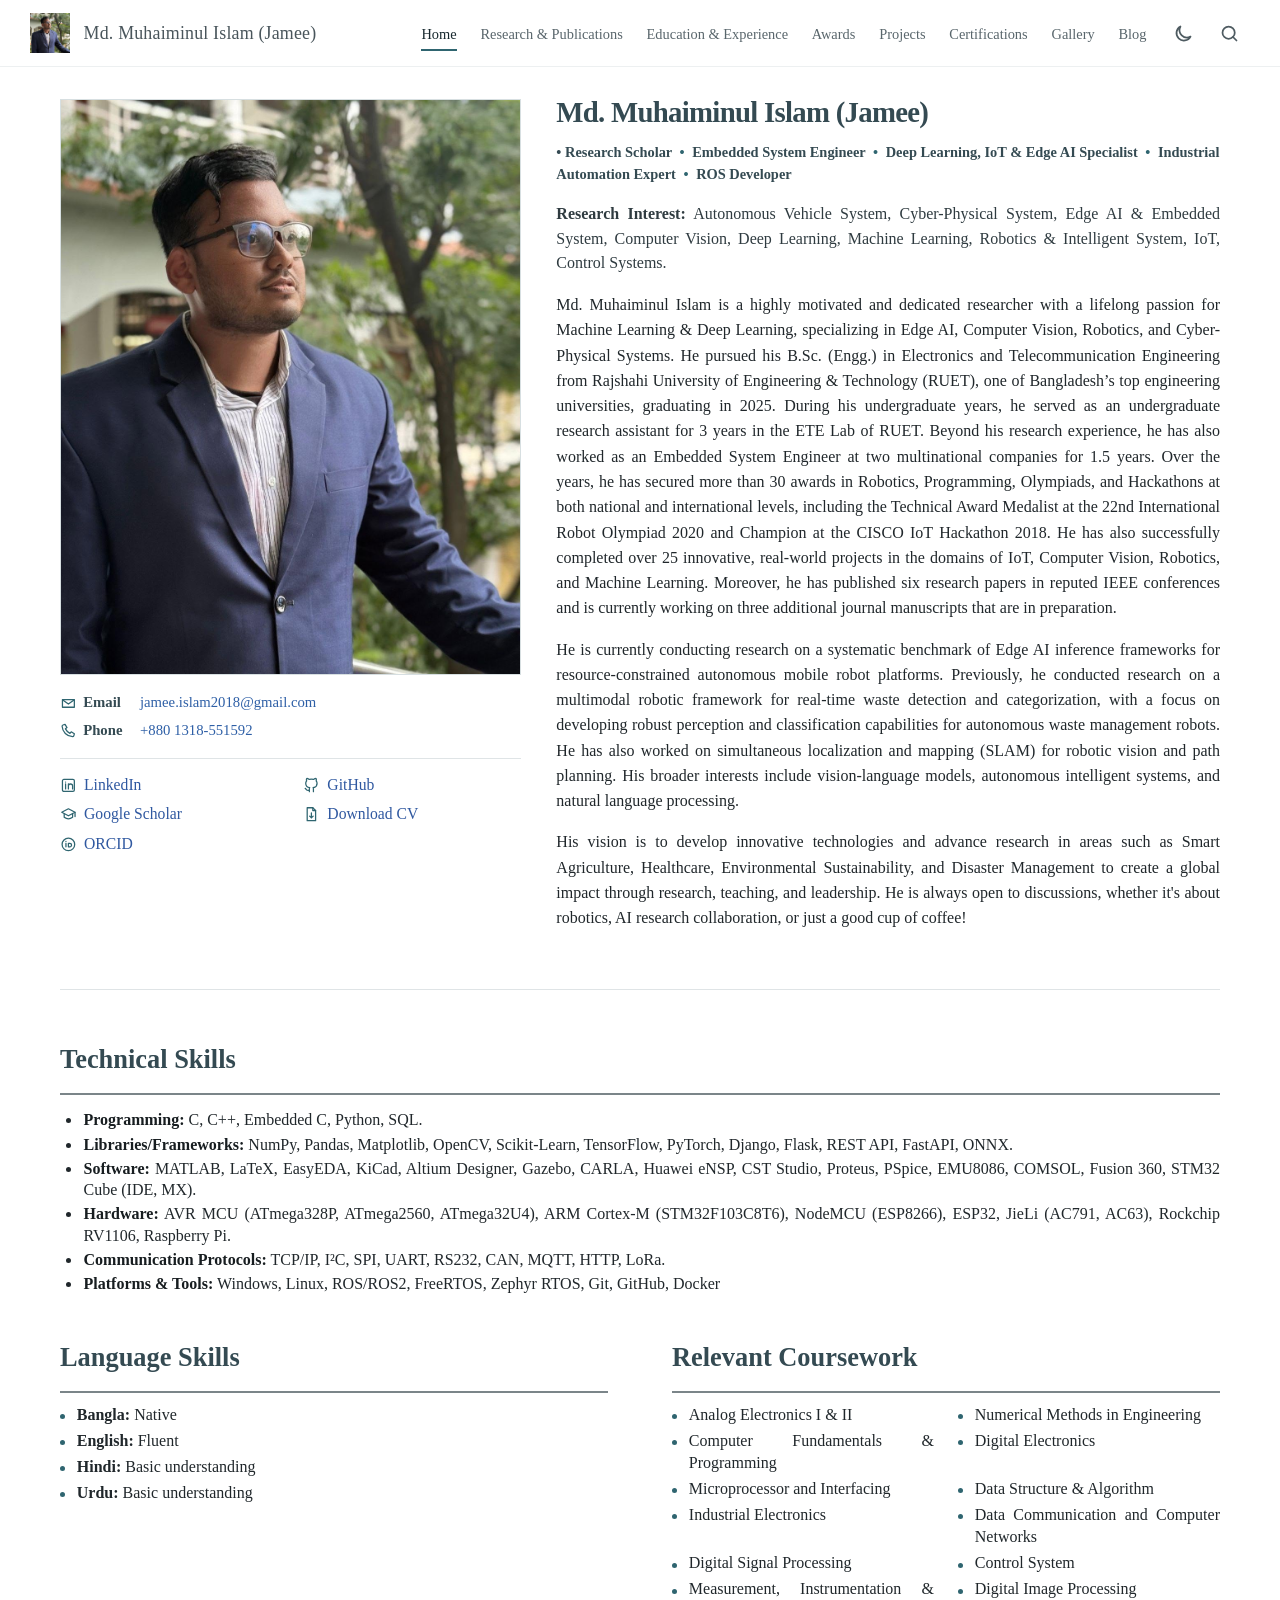
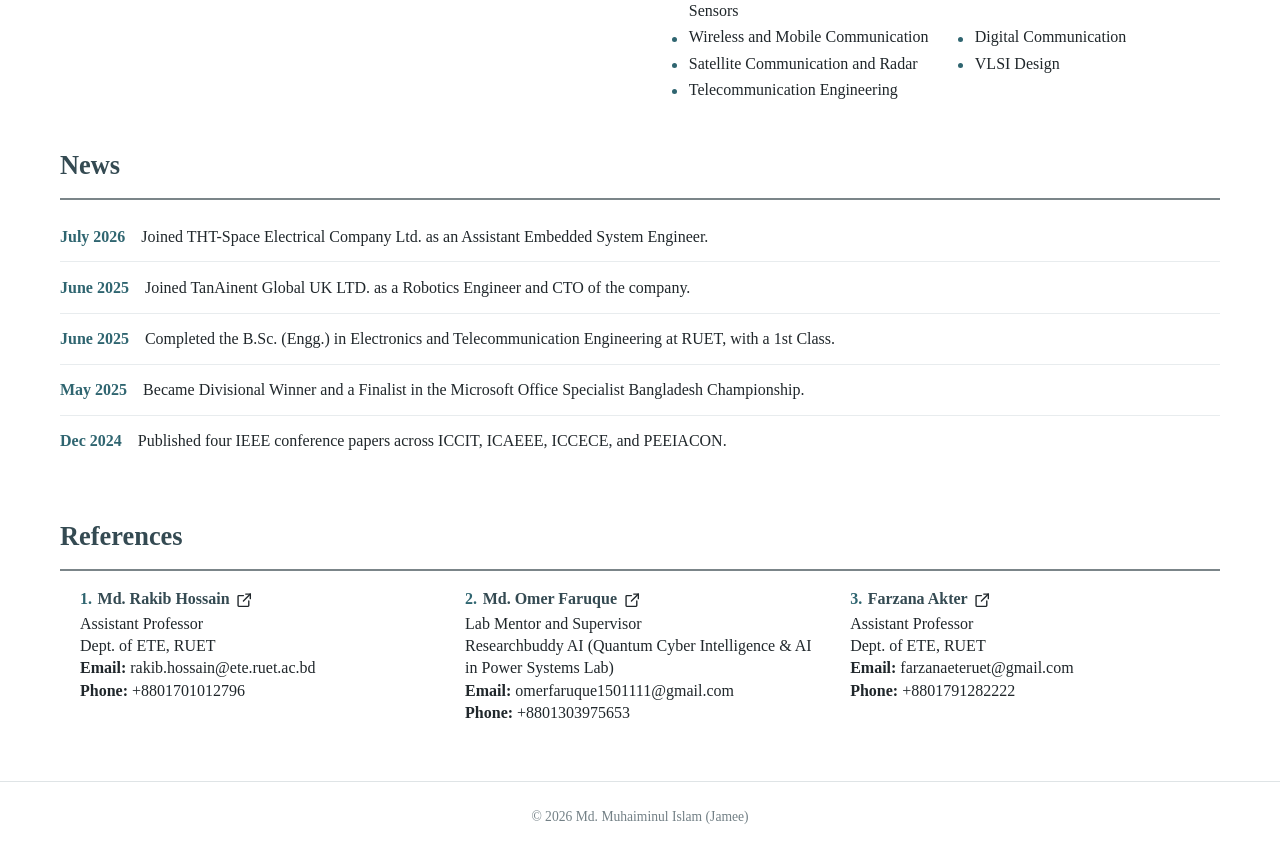
==== index.html @ 9fb88ef1 "Update homepage and research publications" ====
<!doctype html>
<html lang="en">
<head>
  <meta charset="utf-8">
  <meta name="viewport" content="width=device-width, initial-scale=1">
  <title>Md. Muhaiminul Islam (Jamee) | Researcher & Embedded Systems Engineer</title>
  <meta name="description" content="Academic portfolio of Md. Muhaiminul Islam (Jamee): embedded systems, robotics, artificial intelligence, SLAM, computer vision, IoT, research, and publications.">
  <link rel="stylesheet" href="assets/css/site.css?v=20260908-references-line">
</head>
<body>
  <a class="skip-link" href="#main-content">Skip to main content</a>
  <header class="site-header">
    <div class="header-inner">
      <a class="brand" href="index.html" aria-label="Md. Muhaiminul Islam (Jamee), home">
        <span class="brand-photo"><span>MIJ</span><img src="images/avatar.jpg" alt=""></span>
        <span>Md. Muhaiminul Islam (Jamee)</span>
      </a>
      <div class="nav-shell">
        <nav class="site-nav" data-navigation aria-label="Primary navigation">
          <a href="index.html" aria-current="page">Home</a>
          <a href="research.html">Research &amp; Publications</a>
          <a href="experience.html">Education &amp; Experience</a>
          <a href="awards.html">Awards</a>
          <a href="projects.html">Projects</a>
          <a href="learning.html">Certifications</a>
          <a href="gallery.html">Gallery</a>
          <a href="blog.html">Blog</a>
        </nav>
        <button class="icon-button" type="button" data-search-open aria-label="Search this site">
          <svg viewBox="0 0 24 24" aria-hidden="true"><circle cx="11" cy="11" r="7"></circle><path d="m20 20-4-4"></path></svg>
        </button>
        <button class="menu-button" type="button" data-menu-button aria-expanded="false" aria-label="Open navigation">
          <svg viewBox="0 0 24 24" aria-hidden="true"><path d="M4 7h16M4 12h16M4 17h16"></path></svg>
        </button>
      </div>
    </div>
  </header>

  <main id="main-content" class="page-shell">
    <div class="home-wrap">
      <section class="home-intro" aria-labelledby="home-title">
        <div class="profile-panel">
          <div class="media-frame profile-image" data-placeholder="Add your portrait as images/profile.png">
            <img src="images/profile.png" alt="Portrait of Md. Muhaiminul Islam (Jamee)">
          </div>
          <ul class="profile-contact" aria-label="Contact details">
            <li><strong>Email</strong><a href="mailto:jamee.islam2018@gmail.com">jamee.islam2018@gmail.com</a></li>
            <li><strong>Phone</strong><a href="tel:+8801318551592">+880 1318-551592</a></li>
          </ul>
          <div class="social-links" aria-label="Academic and professional profiles">
            <div class="social-column">
              <a href="https://www.linkedin.com/in/md-muhaiminul-islam-jamee" rel="me">LinkedIn</a>
              <a href="https://scholar.google.com/citations?user=bYHFsFcAAAAJ&amp;hl=en" rel="me">Google Scholar</a>
              <a href="https://orcid.org/0009-0001-9273-9712" rel="me">ORCID</a>
            </div>
            <div class="social-column">
              <a href="https://github.com/mdmuhaiminulislamjamee" rel="me">GitHub</a>
              <a href="files/Md-Muhaiminul-Islam-CV.pdf" download>Download CV</a>
            </div>
          </div>
        </div>

        <div class="bio-panel">
          <h1 id="home-title">Md. Muhaiminul Islam (Jamee)</h1>
          <p class="professional-tagline">• Research Scholar <span aria-hidden="true">•</span> Embedded Systems &amp; Robotic System Developer <span aria-hidden="true">•</span> Deep Learning, IoT &amp; Python Specialist <span aria-hidden="true">•</span> Industrial Automation Expert</p>
          <p class="research-line"><strong>Research Interest:</strong> Autonomous Vehicles, Artificial Intelligence, Computer Vision, Robotics, IoT, Control Systems, Embedded Systems, SLAM, Digital Image &amp; Signal Processing, and Intelligent Systems.</p>
          <p>I am an Electronics and Telecommunication Engineering graduate from Rajshahi University of Engineering &amp; Technology (RUET), Bangladesh. My work sits at the intersection of embedded systems, robotics, artificial intelligence, and industrial automation, with a particular interest in building intelligent systems that can sense, reason, and act in real-world environments.</p>
          <p>During my undergraduate studies, I developed more than 25 practical projects spanning IoT, computer vision, robotics, web development, and machine learning. My research portfolio includes six published IEEE conference papers and three manuscripts under review, with work on autonomous waste management, intelligent monitoring, smart notice systems, unmanned surveillance, regenerative braking, and communication systems. I served as an Undergraduate Research Assistant in the Department of Electronics &amp; Telecommunication Engineering at RUET from 2023 to 2025.</p>
          <p>My engineering experience covers embedded C/C++, microcontrollers, PCB and mixed-signal design, sensor integration, communication protocols, TinyML, edge AI, ROS 2, and deep-learning workflows. Alongside research and development, I have contributed to teaching, technical training, mentoring, and academic programs in robotics, mathematics, science, and engineering.</p>
          <p>My long-term goal is to pursue a PhD and contribute to research in AI, SLAM, robotics, autonomous systems, and embedded intelligence. I hope to develop rigorous, resource-efficient technologies with practical social and industrial impact while continuing to grow as a researcher, educator, and technical leader.</p>
        </div>
      </section>

      <section class="quick-grid" aria-label="Profile details">
        <div class="home-section skills-section" id="technical-skills">
          <h2>Technical Skills</h2>
          <ul class="skills-summary">
            <li><strong>Programming:</strong> C, C++, Embedded C, Python, JavaScript, PHP, SQL.</li>
            <li><strong>Libraries/Frameworks:</strong> NumPy, Pandas, Matplotlib, OpenCV, Scikit-Learn, TensorFlow, PyTorch, Django, Flask, REST API, FastAPI.</li>
            <li><strong>Software:</strong> MATLAB, Huawei eNSP, CST Studio, Proteus, PSpice, LaTeX, COMSOL, EMU8086, EasyEDA, KiCad, Altium Designer, Fusion 360, Gazebo, CARLA, Microsoft Visio, Figma, Microsoft Office Suite, AutoCAD, Adobe Suite, PyCharm.</li>
            <li><strong>Hardware:</strong> AVR MCU (ATmega328P, ATmega2560, ATmega32U4), ARM Cortex-M (STM32F103C8T6), NodeMCU (ESP8266), ESP32, JieLi (AC791, AC63), Rockchip RV1106, Raspberry Pi.</li>
            <li><strong>Communication Protocols:</strong> TCP/IP, I²C, SPI, UART, RS232, CAN, MQTT, HTTP.</li>
            <li><strong>Platforms &amp; Tools:</strong> Windows, Linux, ROS 2, FreeRTOS, Git, GitHub, Docker, Google Cloud.</li>
            <li><strong>Design &amp; Simulation:</strong> PCB Design &amp; Simulation, Hardware Design, Testing &amp; Simulation, Network Design &amp; Simulation, Robot Operating System Development &amp; Simulation, Deep Learning Model Development.</li>
            <li><strong>Soft Skills:</strong> Research &amp; Development, Teaching, Problem Solving, Leadership, Documentation, Project Management, Public Speaking.</li>
          </ul>
        </div>

        <div class="home-section">
          <h2>Language Skills</h2>
          <ul class="plain-list home-detail-list">
            <li><strong>Bangla:</strong> Native</li>
            <li><strong>English:</strong> Fluent</li>
            <li><strong>Hindi:</strong> Basic understanding</li>
            <li><strong>Urdu:</strong> Basic understanding</li>
          </ul>
        </div>

        <div class="home-section" id="coursework">
          <h2>Relevant Coursework</h2>
          <ul class="plain-list home-detail-list coursework-list">
            <li>Analog Electronics I &amp; II</li>
            <li>Numerical Methods in Engineering</li>
            <li>Computer Fundamentals &amp; Programming</li>
            <li>Digital Electronics</li>
            <li>Microprocessor and Interfacing</li>
            <li>Data Structure &amp; Algorithm</li>
            <li>Industrial Electronics</li>
            <li>Data Communication and Computer Networks</li>
            <li>Digital Signal Processing</li>
            <li>Control System</li>
            <li>Measurement, Instrumentation &amp; Sensors</li>
            <li>Digital Image Processing</li>
            <li>Wireless and Mobile Communication</li>
            <li>Digital Communication</li>
            <li>Satellite Communication and Radar</li>
            <li>VLSI Design</li>
            <li>Telecommunication Engineering</li>
          </ul>
        </div>

        <div class="home-section" style="grid-column: 1 / -1;">
          <h2>News</h2>
          <ul class="news-list">
            <li><span class="news-year">July 2026</span><span>Joined THT-Space Electrical Company Ltd. as an Assistant Embedded System Engineer.</span></li>
            <li><span class="news-year">June 2025</span><span>Joined TanAinent Global UK LTD. as a Robotics Engineer and CTO of the company.</span></li>
            <li><span class="news-year">June 2025</span><span>Completed the B.Sc. (Engg.) in Electronics and Telecommunication Engineering at RUET, with a 1st Class.</span></li>
            <li><span class="news-year">May 2025</span><span>Became Divisional Winner and a Finalist in the Microsoft Office Specialist Bangladesh Championship.</span></li>
            <li><span class="news-year">Dec 2024</span><span>Published four IEEE conference papers across ICCIT, ICAEEE, ICCECE, and PEEIACON.</span></li>
          </ul>
        </div>
      </section>

      <section class="home-references" id="references" aria-labelledby="references-title">
        <h2 id="references-title">References</h2>
        <div class="reference-grid">
          <article class="reference-card"><h3><span class="reference-index">1.</span><span class="reference-name">Md. Rakib Hossain</span><a class="external-link reference-scholar-link" href="https://scholar.google.com/citations?hl=en&amp;user=ZNRh8_gAAAAJ&amp;view_op=list_works&amp;sortby=pubdate" target="_blank" rel="noopener noreferrer" aria-label="Open Md. Rakib Hossain Google Scholar profile" title="Open Md. Rakib Hossain Google Scholar profile"><svg viewBox="0 0 24 24" aria-hidden="true"><path d="M14 4h6v6"></path><path d="m20 4-9 9"></path><path d="M18 13v6a1 1 0 0 1-1 1H5a1 1 0 0 1-1-1V7a1 1 0 0 1 1-1h6"></path></svg></a></h3><p>Assistant Professor</p><p>Dept. of ETE, RUET</p><p><strong>Email:</strong> <a href="mailto:rakib.hossain@ete.ruet.ac.bd">rakib.hossain@ete.ruet.ac.bd</a></p><p><strong>Phone:</strong> <a href="tel:+8801701012796">+8801701012796</a></p></article>
          <article class="reference-card"><h3><span class="reference-index">2.</span><span class="reference-name">Md. Omer Faruque</span><a class="external-link reference-scholar-link" href="https://scholar.google.com/citations?user=N3bXRSMAAAAJ&amp;hl=en&amp;oi=ao" target="_blank" rel="noopener noreferrer" aria-label="Open Md. Omer Faruque Google Scholar profile" title="Open Md. Omer Faruque Google Scholar profile"><svg viewBox="0 0 24 24" aria-hidden="true"><path d="M14 4h6v6"></path><path d="m20 4-9 9"></path><path d="M18 13v6a1 1 0 0 1-1 1H5a1 1 0 0 1-1-1V7a1 1 0 0 1 1-1h6"></path></svg></a></h3><p>Lab Mentor and Supervisor</p><p>Researchbuddy AI (Quantum Cyber Intelligence &amp; AI in Power Systems Lab)</p><p><strong>Email:</strong> <a href="mailto:omerfaruque1501111@gmail.com">omerfaruque1501111@gmail.com</a></p><p><strong>Phone:</strong> <a href="tel:+8801303975653">+8801303975653</a></p></article>
          <article class="reference-card"><h3><span class="reference-index">3.</span><span class="reference-name">Farzana Akter</span><a class="external-link reference-scholar-link" href="https://scholar.google.com/citations?user=QBDpOGoAAAAJ&amp;hl=en" target="_blank" rel="noopener noreferrer" aria-label="Open Farzana Akter Google Scholar profile" title="Open Farzana Akter Google Scholar profile"><svg viewBox="0 0 24 24" aria-hidden="true"><path d="M14 4h6v6"></path><path d="m20 4-9 9"></path><path d="M18 13v6a1 1 0 0 1-1 1H5a1 1 0 0 1-1-1V7a1 1 0 0 1 1-1h6"></path></svg></a></h3><p>Assistant Professor</p><p>Dept. of ETE, RUET</p><p><strong>Email:</strong> <a href="mailto:farzanaeteruet@gmail.com">farzanaeteruet@gmail.com</a></p><p><strong>Phone:</strong> <a href="tel:+8801791282222">+8801791282222</a></p></article>
        </div>
      </section>
    </div>
  </main>

  <footer class="site-footer">
    <p>© <span data-current-year>2026</span> Md. Muhaiminul Islam (Jamee)</p>
  </footer>

  <div class="search-dialog" data-search-dialog aria-hidden="true" role="dialog" aria-modal="true" aria-labelledby="search-title">
    <div class="search-panel">
      <div class="search-topline"><h2 id="search-title">Search this site</h2><button class="search-close" type="button" data-search-close aria-label="Close search">×</button></div>
      <label for="site-search" class="skip-link">Search</label>
      <input id="site-search" class="search-input" type="search" placeholder="Search research, projects, skills…" autocomplete="off" data-search-input>
      <ul class="search-results" data-search-results aria-live="polite"><li class="search-hint">Start typing to search the portfolio.</li></ul>
    </div>
  </div>
  <script src="assets/js/content.js"></script>
  <script src="assets/js/site.js"></script>
</body>
</html>
---- assets/css/site.css ----
:root {
  --font-body: "Book Antiqua", Palatino, "Palatino Linotype", "Palatino LT STD", Georgia, serif;
  --font-heading: "Bookman Old Style", Bookman, "URW Bookman L", Georgia, serif;
  --ink: #20272b;
  --muted: #66737a;
  --heading: #344a52;
  --accent: #2f6570;
  --accent-dark: #214b54;
  --link: #2e5fa6;
  --line: #dfe4e6;
  --band: #f3f5f5;
  --surface: #ffffff;
  --surface-raised: #ffffff;
  --header-bg: rgba(255, 255, 255, 0.97);
  --soft-text: #40545b;
  --code-bg: #eff2f3;
  --code-ink: #27383e;
  --shadow: 0 12px 34px rgba(28, 45, 52, 0.09);
  --radius: 4px;
  --content: 1160px;
  --page-gutter: clamp(0.75rem, 2vw, 1.25rem);
  --page-inset: clamp(1.5rem, 4vw, 2.5rem);
}

* {
  box-sizing: border-box;
}

html {
  scroll-behavior: smooth;
  overflow-x: hidden;
  overflow-x: clip;
}

body {
  min-width: 0;
  margin: 0;
  color: var(--ink);
  background: var(--surface);
  font-family: var(--font-body);
  font-size: 1rem;
  line-height: 1.58;
  -webkit-font-smoothing: antialiased;
  overflow-x: hidden;
  overflow-x: clip;
}

h1,
h2,
h3,
h4,
h5,
h6 {
  font-family: var(--font-heading);
}

main p,
main li {
  text-align: justify;
  text-justify: inter-word;
  overflow-wrap: anywhere;
  hyphens: auto;
}

html.menu-open,
html.search-open,
html.preview-open,
body.menu-open,
body.search-open,
body.preview-open {
  overflow: hidden;
}

a {
  color: var(--link);
  text-decoration-thickness: 1px;
  text-underline-offset: 3px;
  overflow-wrap: anywhere;
}

a:hover {
  color: var(--accent-dark);
}

img {
  display: block;
  max-width: 100%;
  height: auto;
}

button,
input {
  font: inherit;
}

.skip-link {
  position: fixed;
  top: 0.5rem;
  left: 0.5rem;
  z-index: 200;
  padding: 0.7rem 1rem;
  color: #fff;
  background: var(--accent-dark);
  transform: translateY(-160%);
  transition: transform 160ms ease;
}

.skip-link:focus {
  transform: translateY(0);
}

.site-header {
  position: sticky;
  top: 0;
  z-index: 100;
  border-bottom: 1px solid #edf0f1;
  background: var(--header-bg);
  backdrop-filter: blur(10px);
}

.header-inner {
  display: flex;
  width: min(calc(100% - var(--page-inset)), 1220px);
  min-height: 66px;
  margin: 0 auto;
  align-items: center;
  justify-content: space-between;
  gap: 2rem;
}

.brand {
  display: inline-flex;
  min-width: max-content;
  align-items: center;
  gap: 0.85rem;
  color: #49555b;
  font-size: 1.12rem;
  font-family: var(--font-heading);
  font-weight: 400;
  letter-spacing: 0.01em;
  text-decoration: none;
}

.brand > span:last-child {
  white-space: nowrap;
}

.brand:hover {
  color: var(--heading);
}

.brand-photo {
  position: relative;
  display: grid;
  width: 40px;
  height: 40px;
  overflow: hidden;
  place-items: center;
  color: #fff;
  background: var(--heading);
  font-size: 0.78rem;
  font-weight: 900;
  letter-spacing: 0.08em;
}

.brand-photo img {
  position: absolute;
  inset: 0;
  width: 100%;
  height: 100%;
  object-fit: cover;
}

.nav-shell {
  display: flex;
  min-width: 0;
  align-items: center;
  gap: 0.25rem;
}

.site-nav {
  display: flex;
  align-items: center;
  gap: 0.05rem;
}

.site-nav a {
  position: relative;
  padding: 1.3rem 0.72rem 1.15rem;
  color: #59666c;
  font-size: 0.9rem;
  text-decoration: none;
  white-space: nowrap;
}

.site-nav a::after {
  position: absolute;
  right: 0.72rem;
  bottom: 0.82rem;
  left: 0.72rem;
  height: 2px;
  content: "";
  background: var(--accent);
  transform: scaleX(0);
  transform-origin: center;
  transition: transform 150ms ease;
}

.site-nav a:hover,
.site-nav a[aria-current="page"] {
  color: #17282e;
}

.site-nav a:hover::after,
.site-nav a[aria-current="page"]::after {
  transform: scaleX(1);
}

.icon-button,
.menu-button {
  display: inline-grid;
  width: 42px;
  height: 42px;
  border: 0;
  border-radius: 50%;
  place-items: center;
  color: #4e5b61;
  background: transparent;
  cursor: pointer;
  transition: background-color 150ms ease, color 150ms ease;
}

.icon-button:hover,
.menu-button:hover {
  color: var(--accent-dark);
  background: var(--band);
}

.icon-button svg,
.menu-button svg {
  width: 21px;
  height: 21px;
  fill: none;
  stroke: currentColor;
  stroke-linecap: round;
  stroke-linejoin: round;
  stroke-width: 2;
}

.menu-button {
  display: none;
}

.page-shell {
  min-height: calc(100vh - 152px);
}

.home-wrap,
.content-wrap {
  width: min(calc(100% - var(--page-inset)), var(--content));
  margin: 0 auto;
}

.home-intro {
  display: grid;
  padding: 2rem 0 2.65rem;
  grid-template-columns: minmax(270px, 0.82fr) minmax(0, 1.18fr);
  gap: clamp(1.5rem, 3.2vw, 2.2rem);
  align-items: start;
}

.home-intro > *,
.quick-grid > *,
.timeline-item > *,
.award-item > *,
.project-grid > *,
.learning-grid > *,
.gallery-grid > *,
.blog-entry > * {
  min-width: 0;
}

.profile-panel {
  position: sticky;
  top: 90px;
}

.media-frame {
  position: relative;
  display: grid;
  width: 100%;
  overflow: hidden;
  place-items: center;
  color: #718087;
  border: 1px solid #d7dfe1;
  background:
    linear-gradient(145deg, rgba(55, 89, 98, 0.08), rgba(55, 89, 98, 0.015)),
    repeating-linear-gradient(135deg, transparent 0 18px, rgba(55, 89, 98, 0.035) 18px 19px);
}

.media-frame::before {
  max-width: 22rem;
  padding: clamp(1rem, 4vw, 2rem);
  content: attr(data-placeholder);
  text-align: center;
  font-size: 0.92rem;
  letter-spacing: 0.03em;
}

.media-frame img {
  position: absolute;
  inset: 0;
  width: 100%;
  height: 100%;
  object-fit: cover;
}

.profile-image {
  min-height: 0;
  aspect-ratio: 4 / 5;
}

.social-links {
  display: grid;
  padding: 0.85rem 0 0;
  grid-template-columns: repeat(2, minmax(0, 1fr));
  gap: 0.3rem 1.6rem;
}

.social-links a {
  display: inline-flex;
  min-width: 0;
  align-items: center;
  gap: 0.45rem;
  color: #2f58a0;
  font-family: var(--font-heading);
  font-size: 0.98rem;
  text-decoration: none;
  transition: color 140ms ease, transform 140ms ease;
}

.profile-link-icon {
  display: inline-grid;
  width: 1.05rem;
  height: 1.05rem;
  flex: 0 0 1.05rem;
  place-items: center;
  color: var(--accent);
}

.profile-link-icon svg {
  width: 100%;
  height: 100%;
  fill: none;
  stroke: currentColor;
  stroke-linecap: round;
  stroke-linejoin: round;
  stroke-width: 1.8;
}

.social-column {
  display: grid;
  align-content: start;
  gap: 0.3rem;
}

.profile-contact {
  margin: 0;
  padding: 0.85rem 0;
  border-bottom: 1px solid var(--line);
  color: var(--muted);
  font-size: 0.92rem;
  list-style: none;
}

.profile-contact li {
  display: grid;
  padding: 0.14rem 0;
  grid-template-columns: 4.5rem minmax(0, 1fr);
  gap: 0.5rem;
  text-align: left;
}

.profile-contact strong {
  display: inline-flex;
  align-items: center;
  gap: 0.4rem;
  color: var(--heading);
  font-family: var(--font-heading);
}

.profile-contact a {
  text-decoration: none;
}

.social-links a:hover {
  color: var(--accent-dark);
  transform: translateY(-1px);
}

.social-links .pending-link {
  cursor: help;
  text-decoration-style: dashed;
}

.bio-panel h1 {
  margin: -0.15rem 0 1.15rem;
  color: var(--heading);
  font-size: clamp(0.95rem, 2.25vw, 2rem);
  font-weight: 900;
  letter-spacing: -0.025em;
  line-height: 1.1;
  white-space: nowrap;
}

.professional-tagline {
  margin: -0.35rem 0 1rem;
  color: var(--heading);
  font-family: var(--font-heading);
  font-size: clamp(0.76rem, 1.2vw, 0.9rem);
  font-weight: 700;
  line-height: 1.55;
  text-align: left;
}

.professional-tagline span {
  display: inline-block;
  margin: 0 0.25rem;
  color: var(--accent);
}

.research-line {
  margin: 0 0 1rem;
  color: #2f3b40;
  line-height: 1.55;
}

.bio-panel p:not(.research-line):not(.professional-tagline) {
  margin: 0 0 1rem;
  text-align: justify;
}

.quick-grid {
  display: grid;
  padding: 3.4rem 0;
  border-top: 1px solid var(--line);
  grid-template-columns: repeat(2, minmax(0, 1fr));
  gap: 2.8rem 4rem;
}

.home-section h2,
.section-heading {
  margin: 0 0 1.05rem;
  color: var(--heading);
  font-size: 1.65rem;
  font-weight: 700;
  line-height: 1.2;
}

.skills-section {
  grid-column: 1 / -1;
}

.full-grid-section {
  grid-column: 1 / -1;
}

.skills-summary {
  margin: 0;
  padding: 0.75rem 0 0 1.35rem;
  border-top: 2px solid #7b8589;
}

.skills-summary li {
  margin: 0.17rem 0;
  padding-left: 0.12rem;
  color: var(--ink);
  line-height: 1.34;
}

.skills-summary strong {
  color: #171d20;
  font-family: var(--font-heading);
}

.tag-list {
  display: flex;
  margin: 0;
  padding: 0;
  flex-wrap: wrap;
  gap: 0.55rem;
  list-style: none;
}

.tag-list li {
  padding: 0.42rem 0.72rem;
  border: 1px solid #d8e0e2;
  border-radius: 999px;
  color: #40545b;
  background: #fafbfb;
  font-size: 0.88rem;
}

.plain-list,
.news-list {
  margin: 0;
  padding: 0;
  list-style: none;
}

.news-list {
  padding-top: 0.7rem;
  border-top: 2px solid #7b8589;
}

.plain-list li {
  position: relative;
  margin: 0 0 0.55rem;
  padding-left: 1.05rem;
}

.home-detail-list {
  padding-top: 0.7rem;
  border-top: 2px solid #7b8589;
}

.home-detail-list li {
  margin-bottom: 0.25rem;
  line-height: 1.38;
}

.coursework-list {
  display: grid;
  grid-template-columns: repeat(2, minmax(0, 1fr));
  column-gap: 1.5rem;
}

.plain-list li::before {
  position: absolute;
  top: 0.65em;
  left: 0;
  width: 5px;
  height: 5px;
  border-radius: 50%;
  content: "";
  background: var(--accent);
}

.news-list li {
  display: grid;
  padding: 0.78rem 0;
  border-bottom: 1px solid #e8ecee;
  grid-template-columns: max-content minmax(0, 1fr);
  gap: 1rem;
  transition: background-color 150ms ease, box-shadow 150ms ease, transform 150ms ease;
}

.news-list li:hover {
  border-color: transparent;
  border-radius: var(--radius);
  background: var(--band);
  box-shadow: 0 7px 20px rgba(28, 45, 52, 0.07);
  transform: translateX(4px);
}

.news-list li:last-child {
  border-bottom: 0;
}

.news-year {
  color: var(--accent);
  font-weight: 900;
  white-space: nowrap;
}

.home-references {
  padding: 0 0 3.5rem;
}

.home-references > h2 {
  margin: 0 0 1.05rem;
  color: var(--heading);
  font-size: 1.65rem;
  font-weight: 700;
  line-height: 1.2;
}

.reference-grid {
  display: grid;
  padding: 1.15rem 1.25rem 0;
  border-top: 2px solid #7b8589;
  grid-template-columns: repeat(auto-fit, minmax(min(100%, 285px), 1fr));
  gap: 1.4rem 2.2rem;
}

.reference-card h3 {
  display: flex;
  margin: 0 0 0.15rem;
  align-items: center;
  gap: 0.35rem;
  color: var(--heading);
  font-size: 1rem;
  line-height: 1.3;
}

.reference-card .reference-index {
  color: var(--accent);
}

.reference-card .reference-name {
  color: inherit;
}

.reference-scholar-link {
  width: 1rem;
  height: 1rem;
  flex-basis: 1rem;
}

.reference-card p {
  margin: 0;
  color: var(--ink);
  line-height: 1.4;
  text-align: left;
}

.reference-card a {
  color: var(--ink);
  text-decoration: none;
}

.reference-card a:hover {
  color: var(--link);
}

.page-hero {
  padding: clamp(2.5rem, 7vw, 5.1rem) 1.25rem clamp(2rem, 5vw, 4.1rem);
  border-bottom: 1px solid var(--line);
  text-align: center;
}

.page-hero h1 {
  margin: 0;
  color: var(--heading);
  font-size: clamp(2.15rem, 5vw, 3rem);
  font-weight: 900;
  letter-spacing: -0.025em;
  line-height: 1.08;
}

.page-hero p {
  max-width: 700px;
  margin: 1rem auto 0;
  color: var(--muted);
  text-align: center;
}

.year-block,
.section-block {
  padding-bottom: 2.5rem;
}

.year-heading,
.band-heading {
  margin: 0;
  padding: 1.6rem max(1.25rem, calc((100vw - var(--content)) / 2));
  color: #27363b;
  background: var(--band);
  font-family: var(--font-heading);
  font-size: 1.55rem;
  font-weight: 700;
}

.publication-list,
.timeline,
.award-list,
.project-grid,
.learning-grid,
.gallery-grid {
  width: min(calc(100% - var(--page-inset)), var(--content));
  margin-right: auto;
  margin-left: auto;
}

.publication-item {
  padding: 1.75rem 0;
  border-bottom: 1px solid #e8ecee;
}

.publication-item:last-child {
  border-bottom: 0;
}

.publication-item h2 {
  margin: 0 0 0.2rem;
  color: #252d31;
  font-family: var(--font-heading);
  font-size: 1.06rem;
  line-height: 1.42;
}

.publication-item p {
  margin: 0.1rem 0;
  color: #3e484d;
}

.publication-links {
  display: flex;
  margin-top: 0.5rem;
  flex-wrap: wrap;
  gap: 0.9rem;
  font-size: 0.9rem;
}

.section-intro {
  max-width: 780px;
  margin: 0 auto;
  padding: 2.4rem 0 2.8rem;
  color: #445158;
  text-align: center;
}

.section-intro p {
  margin: 0;
}

.data-record-note {
  padding: 0 0 4rem;
}

.timeline {
  padding-top: 0.6rem;
  padding-bottom: 1.2rem;
}

.timeline-item {
  display: grid;
  padding: 1.7rem 0;
  border-bottom: 1px solid #e7ebed;
  grid-template-columns: 210px minmax(0, 1fr);
  gap: 2rem;
}

.timeline-visual {
  min-height: 0;
  aspect-ratio: 4 / 3;
  grid-column: 1;
  grid-row: 1 / span 2;
}

.timeline-item:last-child {
  border-bottom: 0;
}

.timeline-meta {
  display: flex;
  grid-column: 2;
  align-items: baseline;
  justify-content: space-between;
  gap: 1rem;
  color: var(--muted);
  font-size: 0.9rem;
}

.timeline-meta strong {
  display: inline;
  color: var(--accent);
  font-size: 1rem;
}

.timeline-content {
  grid-column: 2;
}

.timeline-content h2,
.timeline-content h3 {
  margin: 0 0 0.25rem;
  color: #25363c;
  font-family: var(--font-heading);
  font-size: 1.15rem;
}

.timeline-role {
  margin: 0 0 0.6rem;
  color: #4a5a60;
  font-style: italic;
}

.external-link {
  display: inline-grid;
  width: 1.15rem;
  height: 1.15rem;
  flex: 0 0 1.15rem;
  place-items: center;
  color: var(--link);
  text-decoration: none;
  transition: color 140ms ease, transform 140ms ease;
}

.external-link svg {
  width: 100%;
  height: 100%;
  fill: none;
  stroke: currentColor;
  stroke-linecap: round;
  stroke-linejoin: round;
  stroke-width: 1.8;
}

a.external-link:hover {
  color: var(--accent-dark);
  transform: translate(1px, -1px);
}

.external-link.is-pending {
  color: #9aa5aa;
  cursor: help;
}

.timeline-content p:last-child,
.timeline-content ul:last-child {
  margin-bottom: 0;
}

.compact-points {
  margin: 0.65rem 0 0;
  padding-left: 1.15rem;
}

.compact-points li {
  margin-bottom: 0.35rem;
}

.award-list {
  padding: 0.5rem 0 1.5rem;
}

.award-item {
  display: grid;
  padding: 1.05rem 0;
  border-bottom: 1px solid #e9edef;
  grid-template-columns: 190px 100px minmax(0, 1fr);
  gap: 1.25rem;
}

.award-media {
  min-height: 0;
  aspect-ratio: 4 / 3;
}

.award-year {
  color: var(--accent);
  font-size: 0.96rem;
  font-weight: 900;
}

.award-item h2 {
  margin: 0 0 0.15rem;
  color: #27363c;
  font-family: var(--font-heading);
  font-size: 1.03rem;
  line-height: 1.4;
}

.award-item p {
  margin: 0;
  color: var(--muted);
  font-size: 0.92rem;
}

.project-grid,
.learning-grid,
.gallery-grid {
  display: grid;
  padding: 2.6rem 0 3.5rem;
  grid-template-columns: repeat(2, minmax(0, 1fr));
  gap: 1.6rem;
}

.project-card,
.learning-card,
.gallery-card {
  overflow: hidden;
  border: 1px solid #dfe5e7;
  border-radius: var(--radius);
  background: var(--surface-raised);
  transition: border-color 150ms ease, box-shadow 150ms ease, transform 150ms ease;
}

.project-card:hover,
.learning-card:hover,
.gallery-card:hover {
  border-color: #c4d0d4;
  box-shadow: var(--shadow);
  transform: translateY(-2px);
}

.project-card {
  display: flex;
  min-height: 100%;
  flex-direction: column;
}

.project-card .media-frame {
  min-height: 0;
  aspect-ratio: 16 / 10;
  border: 0;
  border-bottom: 1px solid #dfe5e7;
}

.project-preview-trigger,
.gallery-preview-trigger,
.content-preview-trigger {
  padding: 0;
  font: inherit;
  cursor: zoom-in;
}

.project-preview-trigger:disabled,
.gallery-preview-trigger:disabled,
.content-preview-trigger:disabled {
  cursor: default;
}

.preview-hint {
  position: absolute;
  right: 0.75rem;
  bottom: 0.75rem;
  z-index: 2;
  padding: 0.28rem 0.5rem;
  border-radius: 3px;
  color: #fff;
  background: rgba(23, 40, 46, 0.82);
  font-size: 0.72rem;
  font-weight: 700;
  opacity: 0;
  transform: translateY(4px);
  transition: opacity 140ms ease, transform 140ms ease;
}

.project-preview-trigger.has-image:hover .preview-hint,
.project-preview-trigger.has-image:focus-visible .preview-hint,
.gallery-preview-trigger.has-image:hover .preview-hint,
.gallery-preview-trigger.has-image:focus-visible .preview-hint,
.content-preview-trigger.has-image:hover .preview-hint,
.content-preview-trigger.has-image:focus-visible .preview-hint {
  opacity: 1;
  transform: translateY(0);
}

.gallery-preview-trigger,
.content-preview-trigger {
  display: block;
  width: 100%;
  text-align: left;
}

.project-copy {
  display: flex;
  height: 100%;
  padding: 1.35rem 1.5rem 1.5rem;
  flex-direction: column;
}

.project-number {
  margin-bottom: 1rem;
  color: var(--accent);
  font-size: 0.82rem;
  font-weight: 900;
  letter-spacing: 0.12em;
  text-transform: uppercase;
}

.project-card h2 {
  margin: 0 0 0.75rem;
  color: #24343a;
  font-family: var(--font-heading);
  font-size: 1.25rem;
  line-height: 1.35;
}

.project-title-row {
  display: flex;
  margin-bottom: 0.75rem;
  align-items: flex-start;
  justify-content: space-between;
  gap: 0.75rem;
}

.project-title-row h2 {
  margin: 0;
}

.project-card p {
  margin: 0 0 1rem;
  color: #4d5a60;
}

.project-skills-title {
  margin-top: auto;
  color: var(--heading);
  font-family: var(--font-heading);
}

.project-skill-list {
  margin: 0.35rem 0 0;
  padding-left: 1.2rem;
}

.project-skill-list li {
  margin: 0.16rem 0;
  text-align: left;
}

.project-card .tag-list {
  display: block;
  margin-top: auto;
  padding-left: 1.2rem;
  list-style: disc;
}

.project-card .tag-list::before {
  display: block;
  margin: 0 0 0.35rem -1.2rem;
  color: var(--heading);
  content: "Skills:";
  font-family: var(--font-heading);
  font-weight: 700;
}

.project-card .tag-list li {
  margin: 0.16rem 0;
  padding: 0;
  border: 0;
  border-radius: 0;
  color: var(--ink);
  background: transparent;
  text-align: left;
}

.learning-grid {
  grid-template-columns: repeat(2, minmax(0, 1fr));
}

.learning-card .media-frame {
  min-height: 0;
  aspect-ratio: 16 / 10;
  border: 0;
  border-bottom: 1px solid #dfe5e7;
}

.learning-copy,
.gallery-caption {
  padding: 1rem 1.15rem 1.15rem;
}

.learning-copy h2,
.learning-copy h3,
.gallery-caption h2 {
  margin: 0 0 0.25rem;
  color: #27383e;
  font-family: var(--font-heading);
  font-size: 1.05rem;
  line-height: 1.35;
}

.learning-copy p,
.gallery-caption p {
  margin: 0;
  color: var(--muted);
  font-size: 0.9rem;
}

.learning-status {
  display: inline-block;
  padding: 0.18rem 0.5rem;
  border: 1px solid #cad7da;
  border-radius: 999px;
  color: var(--accent-dark);
  background: #f5f9f9;
  font-size: 0.72rem;
  font-weight: 900;
  letter-spacing: 0.05em;
  text-transform: uppercase;
}

.learning-actions {
  display: flex;
  margin-top: 0.65rem;
  align-items: center;
  flex-wrap: wrap;
  gap: 0.55rem;
}

.certificate-link {
  color: var(--link);
  font-family: var(--font-heading);
  font-size: 0.82rem;
  font-weight: 700;
  text-decoration: none;
}

.certificate-link:hover {
  text-decoration: underline;
}

.certificate-link.is-pending {
  color: #8a969b;
  cursor: help;
}

.certificate-section {
  padding-bottom: 1rem;
}

.certificate-section:last-child {
  padding-bottom: 0;
}

.image-preview-dialog {
  position: fixed;
  z-index: 400;
  inset: 0;
  display: none;
  padding: clamp(1rem, 4vw, 3rem);
  align-items: center;
  justify-content: center;
  background: rgba(9, 15, 18, 0.9);
}

.image-preview-dialog.is-open {
  display: flex;
}

.image-preview-panel {
  position: relative;
  display: grid;
  width: min(100%, 1100px);
  max-height: calc(100vh - 2rem);
  padding: 1rem;
  border-radius: var(--radius);
  place-items: center;
  background: var(--surface-raised);
  box-shadow: 0 18px 60px rgba(0, 0, 0, 0.35);
}

.image-preview-panel img {
  width: auto;
  max-width: 100%;
  max-height: calc(100vh - 7rem);
  object-fit: contain;
}

.image-preview-panel p {
  margin: 0.7rem 0 0;
  color: var(--muted);
  font-size: 0.86rem;
  text-align: center;
}

.image-preview-close {
  position: absolute;
  top: 0.55rem;
  right: 0.55rem;
  z-index: 2;
  display: grid;
  width: 2.25rem;
  height: 2.25rem;
  padding: 0;
  border: 0;
  border-radius: 50%;
  place-items: center;
  color: #fff;
  background: rgba(24, 37, 42, 0.78);
  font-size: 1.45rem;
  line-height: 1;
  cursor: pointer;
}

.gallery-grid {
  grid-template-columns: repeat(3, minmax(0, 1fr));
}

.gallery-card .media-frame {
  aspect-ratio: 4 / 3;
  border: 0;
  border-bottom: 1px solid #dfe5e7;
}

.replacement-note {
  padding: 1rem 1.2rem;
  border: 1px solid #cad7da;
  border-left: 4px solid var(--accent);
  color: #405159;
  background: #f7fafa;
}

.replacement-note strong {
  color: var(--heading);
}

.blog-page {
  --blog-bg: var(--surface);
  --blog-surface: var(--band);
  --blog-line: var(--line);
  --blog-text: var(--ink);
  --blog-heading: var(--heading);
  color: var(--blog-text);
  background: var(--blog-bg);
}

.blog-page .site-header {
  border-color: var(--blog-line);
  background: var(--header-bg);
}

.blog-page .brand,
.blog-page .site-nav a,
.blog-page .icon-button,
.blog-page .menu-button {
  color: var(--muted);
}

.blog-page .brand:hover,
.blog-page .site-nav a:hover,
.blog-page .site-nav a[aria-current="page"],
.blog-page .icon-button:hover,
.blog-page .menu-button:hover {
  color: var(--heading);
}

.blog-page .icon-button:hover,
.blog-page .menu-button:hover {
  background: var(--band);
}

.blog-page .site-nav a::after {
  background: #839fc8;
}

.blog-page .brand-photo {
  color: #fff;
  background: var(--heading);
}

.blog-main,
.article-main {
  width: min(calc(100% - var(--page-inset)), 880px);
  margin: 0 auto;
  padding: 3.3rem 0 5rem;
}

.blog-main h1,
.article-main h1,
.article-main h2,
.article-main h3 {
  color: var(--blog-heading);
  font-family: var(--font-heading);
}

.blog-main h1 {
  margin: 0 0 0.6rem;
  font-size: clamp(2.4rem, 6vw, 3.2rem);
  line-height: 1.1;
  text-align: center;
}

.blog-header {
  display: grid;
  width: 100%;
  justify-items: center;
  text-align: center;
}

.blog-main .blog-header h1,
.blog-main .blog-header .blog-lead {
  width: 100%;
  text-align: center;
}

.blog-lead {
  max-width: 820px;
  margin: 0 auto 2.6rem;
  color: var(--muted);
  font-size: 1.08rem;
  text-align: center;
}

.blog-list {
  margin: 0;
  padding: 0;
  list-style: none;
}

.blog-entry {
  display: grid;
  padding: 1.2rem 0 1.6rem;
  border-bottom: 1px solid var(--blog-line);
  grid-template-columns: 106px minmax(0, 1fr);
  gap: 1.4rem;
}

.blog-thumb {
  display: block;
  color: inherit;
  text-decoration: none;
}

.blog-thumb .media-frame {
  width: 106px;
  aspect-ratio: 1;
  border-color: var(--blog-line);
  border-radius: 5px;
}

.blog-icon {
  display: grid;
  width: 106px;
  aspect-ratio: 1;
  border: 1px solid var(--blog-line);
  border-radius: 5px;
  place-items: center;
  color: var(--accent);
  background: var(--blog-surface);
  font-family: var(--font-heading);
  font-size: 2rem;
}

.blog-entry h2 {
  margin: 0 0 0.35rem;
  color: var(--blog-heading);
  font-family: var(--font-heading);
  font-size: 1.18rem;
}

.blog-entry h2 a {
  color: inherit;
  text-decoration: none;
}

.blog-entry h2 a:hover {
  color: var(--link);
}

.blog-entry time,
.blog-entry p {
  color: var(--muted);
}

.blog-entry p {
  margin: 0.3rem 0 0;
}

.draft-badge {
  display: inline-block;
  margin-top: 0.75rem;
  color: #8493a6;
  font-size: 0.75rem;
  font-weight: 900;
  letter-spacing: 0.1em;
  text-transform: uppercase;
}

.blog-page .site-footer {
  border-color: var(--blog-line);
  color: var(--muted);
}

.blog-page .site-footer a {
  color: var(--link);
}

.blog-page .search-dialog {
  background: color-mix(in srgb, var(--surface) 97%, transparent);
}

.blog-page .search-topline h2,
.blog-page .search-results a {
  color: var(--blog-heading);
}

.blog-page .search-input {
  color: var(--ink);
}

.blog-page .search-results li {
  border-color: var(--blog-line);
}

.article-main {
  max-width: 880px;
}

.article-main > header {
  margin-bottom: 1.8rem;
}

.article-main h1 {
  max-width: 850px;
  margin: 0 0 0.7rem;
  font-size: clamp(2.2rem, 5.5vw, 3.3rem);
  line-height: 1.12;
}

.article-date {
  color: var(--muted);
}

.article-hero {
  display: grid;
  min-height: clamp(190px, 35vw, 310px);
  margin: 1.8rem 0 2rem;
  border: 1px solid var(--blog-line);
  border-radius: 8px;
  place-items: center;
  color: var(--accent);
  background: var(--blog-surface);
  text-align: center;
}

.article-main p,
.article-main li {
  font-size: 1.02rem;
  line-height: 1.72;
}

.article-main h2 {
  margin: 2.4rem 0 0.75rem;
  font-size: 1.8rem;
}

.article-main h3 {
  margin: 1.8rem 0 0.55rem;
  font-size: 1.28rem;
}

.article-main code {
  padding: 0.12rem 0.3rem;
  border-radius: 3px;
  color: var(--code-ink);
  background: var(--code-bg);
}

.article-main pre {
  max-width: 100%;
  overflow-x: auto;
  padding: 1.2rem;
  border: 1px solid var(--line);
  border-radius: 5px;
  background: var(--code-bg);
}

.article-main pre code {
  padding: 0;
  background: transparent;
}

.back-link {
  display: inline-block;
  margin-top: 2.2rem;
  color: var(--link);
}

.site-footer {
  padding: 1.5rem 1.25rem;
  border-top: 1px solid var(--line);
  color: #738086;
  font-size: clamp(0.68rem, 2.8vw, 0.85rem);
  text-align: center;
}

.site-footer p {
  margin: 0;
  white-space: nowrap;
}

.search-dialog {
  position: fixed;
  z-index: 300;
  inset: 0;
  display: none;
  overflow-y: auto;
  padding: clamp(1.5rem, 7vw, 5rem) 1.25rem;
  align-items: flex-start;
  justify-content: center;
  background: rgba(242, 245, 246, 0.98);
}

.search-dialog.is-open {
  display: flex;
}

.search-panel {
  width: min(100%, 760px);
}

.search-topline {
  display: flex;
  margin-bottom: 1.5rem;
  align-items: center;
  justify-content: space-between;
  gap: 1rem;
}

.search-topline h2 {
  margin: 0;
  color: var(--heading);
  font-size: clamp(2rem, 6vw, 3.2rem);
  font-weight: 900;
}

.search-close {
  border: 0;
  color: #45555c;
  background: transparent;
  font-size: 2rem;
  cursor: pointer;
}

.search-input {
  width: 100%;
  padding: 1rem 0;
  border: 0;
  border-bottom: 2px solid #9aa8ad;
  outline: 0;
  color: #203036;
  background: transparent;
  font-size: 1.35rem;
}

.search-input:focus {
  border-color: var(--accent);
}

.search-results {
  margin: 1.5rem 0 0;
  padding: 0;
  list-style: none;
}

.search-results li {
  padding: 1rem 0;
  border-bottom: 1px solid #d8dfe1;
}

.search-results a {
  display: block;
  color: #2b3b41;
  font-size: 1.05rem;
  font-weight: 700;
  text-decoration: none;
}

.search-results p {
  margin: 0.2rem 0 0;
  color: var(--muted);
  font-size: 0.92rem;
}

.search-hint {
  color: var(--muted);
}

html[data-theme="dark"] {
  color-scheme: dark;
  --ink: #dbe2e4;
  --muted: #aab6ba;
  --heading: #edf2f3;
  --accent: #8cb9c2;
  --accent-dark: #b8dbe0;
  --link: #9fc1f2;
  --line: #344247;
  --band: #192226;
  --surface: #111719;
  --surface-raised: #172024;
  --header-bg: rgba(17, 23, 25, 0.97);
  --soft-text: #c0cbce;
  --code-bg: #0d1214;
  --code-ink: #dbe6e9;
  --shadow: 0 14px 34px rgba(0, 0, 0, 0.3);
}

html[data-theme="dark"] .site-header {
  border-color: var(--line);
}

html[data-theme="dark"] .brand,
html[data-theme="dark"] .site-nav a,
html[data-theme="dark"] .icon-button,
html[data-theme="dark"] .menu-button {
  color: var(--muted);
}

html[data-theme="dark"] .brand:hover,
html[data-theme="dark"] .site-nav a:hover,
html[data-theme="dark"] .site-nav a[aria-current="page"],
html[data-theme="dark"] .icon-button:hover,
html[data-theme="dark"] .menu-button:hover {
  color: var(--heading);
}

html[data-theme="dark"] .brand-photo {
  color: #111719;
  background: #d9e4e7;
}

html[data-theme="dark"] .media-frame {
  color: #a7b5b9;
  border-color: var(--line);
  background:
    linear-gradient(145deg, rgba(139, 185, 194, 0.1), rgba(139, 185, 194, 0.025)),
    repeating-linear-gradient(135deg, transparent 0 18px, rgba(139, 185, 194, 0.045) 18px 19px);
}

html[data-theme="dark"] .social-links a,
html[data-theme="dark"] .publication-links a {
  color: var(--link);
}

html[data-theme="dark"] .research-line,
html[data-theme="dark"] .tag-list li,
html[data-theme="dark"] .publication-item p,
html[data-theme="dark"] .timeline-role,
html[data-theme="dark"] .project-card p,
html[data-theme="dark"] .replacement-note {
  color: var(--soft-text);
}

html[data-theme="dark"] .skills-summary strong,
html[data-theme="dark"] .publication-item h2,
html[data-theme="dark"] .timeline-content h2,
html[data-theme="dark"] .timeline-content h3,
html[data-theme="dark"] .award-item h2,
html[data-theme="dark"] .project-card h2,
html[data-theme="dark"] .learning-copy h2,
html[data-theme="dark"] .learning-copy h3,
html[data-theme="dark"] .gallery-caption h2,
html[data-theme="dark"] .year-heading,
html[data-theme="dark"] .band-heading {
  color: var(--heading);
}

html[data-theme="dark"] .tag-list li,
html[data-theme="dark"] .learning-status,
html[data-theme="dark"] .replacement-note {
  border-color: var(--line);
  background: var(--band);
}

html[data-theme="dark"] .project-card,
html[data-theme="dark"] .learning-card,
html[data-theme="dark"] .gallery-card,
html[data-theme="dark"] .publication-item,
html[data-theme="dark"] .timeline-item,
html[data-theme="dark"] .award-item,
html[data-theme="dark"] .news-list li {
  border-color: var(--line);
}

html[data-theme="dark"] .search-dialog {
  background: rgba(17, 23, 25, 0.98);
}

html[data-theme="dark"] .search-input,
html[data-theme="dark"] .search-results a,
html[data-theme="dark"] .search-topline h2 {
  color: var(--heading);
}

html[data-theme="dark"] .search-results li {
  border-color: var(--line);
}

html[data-theme="dark"] .blog-page {
  --blog-bg: var(--surface);
  --blog-surface: var(--band);
  --blog-line: var(--line);
  --blog-text: var(--ink);
  --blog-heading: var(--heading);
}

.theme-toggle .sun-icon,
html[data-theme="dark"] .theme-toggle .moon-icon {
  display: none;
}

html[data-theme="dark"] .theme-toggle .sun-icon {
  display: block;
}

@media (max-width: 1250px) {
  .header-inner {
    gap: 1rem;
  }

  .brand {
    font-size: 1rem;
  }

  .site-nav a {
    padding-right: 0.48rem;
    padding-left: 0.48rem;
    font-size: 0.82rem;
  }
}

@media (max-width: 1024px) {
  .site-header {
    background: var(--surface-raised);
    backdrop-filter: none;
  }

  .menu-button {
    display: inline-grid;
  }

  .brand {
    flex: 1 1 auto;
    min-width: 0;
  }

  .nav-shell {
    flex: 0 0 auto;
  }

  .site-nav {
    position: fixed;
    top: 66px;
    right: 0;
    bottom: 0;
    left: 0;
    z-index: 110;
    width: 100%;
    overflow-y: auto;
    padding: 0.9rem var(--page-gutter) 2rem;
    align-items: stretch;
    flex-direction: column;
    gap: 0.2rem;
    overscroll-behavior: contain;
    scrollbar-width: none;
    background: var(--surface-raised);
    box-shadow: none;
    opacity: 0;
    visibility: hidden;
    pointer-events: none;
    transform: translateY(-0.5rem);
    transition: opacity 150ms ease, transform 150ms ease, visibility 150ms ease;
  }

  .site-nav::-webkit-scrollbar {
    display: none;
  }

  .blog-page .site-nav {
    background: var(--surface-raised);
    box-shadow: none;
  }

  html[data-theme="dark"] .site-nav {
    background: var(--surface-raised);
    box-shadow: none;
  }

  .blog-page .site-nav a {
    border-color: var(--blog-line);
  }

  .site-nav.is-open {
    opacity: 1;
    visibility: visible;
    pointer-events: auto;
    transform: translateY(0);
  }

  .site-nav a {
    padding: 0.9rem 1.1rem;
    border: 0;
    border-radius: 8px;
    font-size: 1.05rem;
    line-height: 1.35;
  }

  .site-nav a::after {
    display: none;
  }

  .site-nav a:hover,
  .site-nav a[aria-current="page"] {
    background: var(--band);
  }

  .gallery-grid {
    grid-template-columns: repeat(2, minmax(0, 1fr));
  }
}

@media (max-width: 860px) {
  .home-intro {
    padding-top: 1.4rem;
    grid-template-columns: 1fr;
  }

  .profile-panel {
    position: static;
    width: min(100%, 430px);
    margin: 0 auto;
  }

  .bio-panel h1 {
    margin-top: 0.4rem;
    font-size: clamp(1rem, 4.2vw, 2rem);
  }
}

@media (max-width: 800px) {
  .timeline-item,
  .award-item {
    grid-template-columns: 1fr;
    gap: 0.5rem;
  }

  .timeline-visual,
  .timeline-meta,
  .timeline-content {
    grid-column: 1;
  }

  .timeline-visual {
    width: min(100%, 420px);
    grid-row: auto;
    margin-bottom: 0.75rem;
  }

  .award-media {
    width: min(100%, 320px);
  }

  .timeline-meta {
    align-items: flex-start;
    flex-direction: column;
    gap: 0.1rem;
  }
}

@media (max-width: 720px) {
  .header-inner,
  .home-wrap,
  .content-wrap,
  .publication-list,
  .timeline,
  .award-list,
  .project-grid,
  .learning-grid,
  .gallery-grid {
    width: min(calc(100% - var(--page-inset)), var(--content));
  }

  .brand {
    font-size: 0.98rem;
  }

  .brand-photo {
    width: 36px;
    height: 36px;
  }

  .quick-grid {
    padding: 2.4rem 0;
    grid-template-columns: 1fr;
    gap: 2.2rem;
  }

  .project-grid,
  .learning-grid,
  .gallery-grid {
    grid-template-columns: 1fr;
  }

  .blog-main,
  .article-main {
    width: min(calc(100% - var(--page-inset)), 880px);
    padding-top: 2.2rem;
  }

  .blog-entry {
    grid-template-columns: 76px minmax(0, 1fr);
    gap: 1rem;
  }

  .blog-icon {
    width: 76px;
  }

  .blog-thumb .media-frame {
    width: 76px;
  }

  .coursework-list {
    grid-template-columns: 1fr;
  }

  .year-heading,
  .band-heading {
    padding-right: 0.75rem;
    padding-left: 0.75rem;
  }
}

@media (max-width: 520px) {
  .header-inner {
    gap: 0.35rem;
  }

  .brand {
    min-width: 0;
    gap: 0.4rem;
    font-size: clamp(0.64rem, 2.75vw, 0.82rem);
  }

  .brand > span:last-child {
    display: inline;
  }

  .brand-photo {
    width: 32px;
    height: 32px;
    flex: 0 0 auto;
  }

  .nav-shell {
    gap: 0;
  }

  .icon-button,
  .menu-button {
    width: 36px;
    height: 36px;
  }

  .site-nav {
    width: 100%;
  }

  .social-links {
    gap: 0.3rem 0.75rem;
  }

  .profile-contact li {
    grid-template-columns: 4rem minmax(0, 1fr);
    gap: 0.35rem;
  }

  .page-hero {
    padding-right: var(--page-gutter);
    padding-left: var(--page-gutter);
  }

  .project-copy {
    padding: 1.1rem;
  }

  .search-dialog {
    padding-right: var(--page-gutter);
    padding-left: var(--page-gutter);
  }
}

@media (max-width: 440px) {
  .blog-entry {
    grid-template-columns: 1fr;
    gap: 0.8rem;
  }

  .blog-icon,
  .blog-thumb .media-frame {
    width: 88px;
  }

  .news-list li {
    grid-template-columns: 1fr;
    gap: 0.15rem;
  }

  .year-heading,
  .band-heading {
    font-size: 1.3rem;
  }
}

@media (max-height: 700px) and (min-width: 861px) {
  .profile-panel {
    position: static;
  }
}

@media (prefers-reduced-motion: reduce) {
  *,
  *::before,
  *::after {
    scroll-behavior: auto !important;
    transition-duration: 0.01ms !important;
  }
}
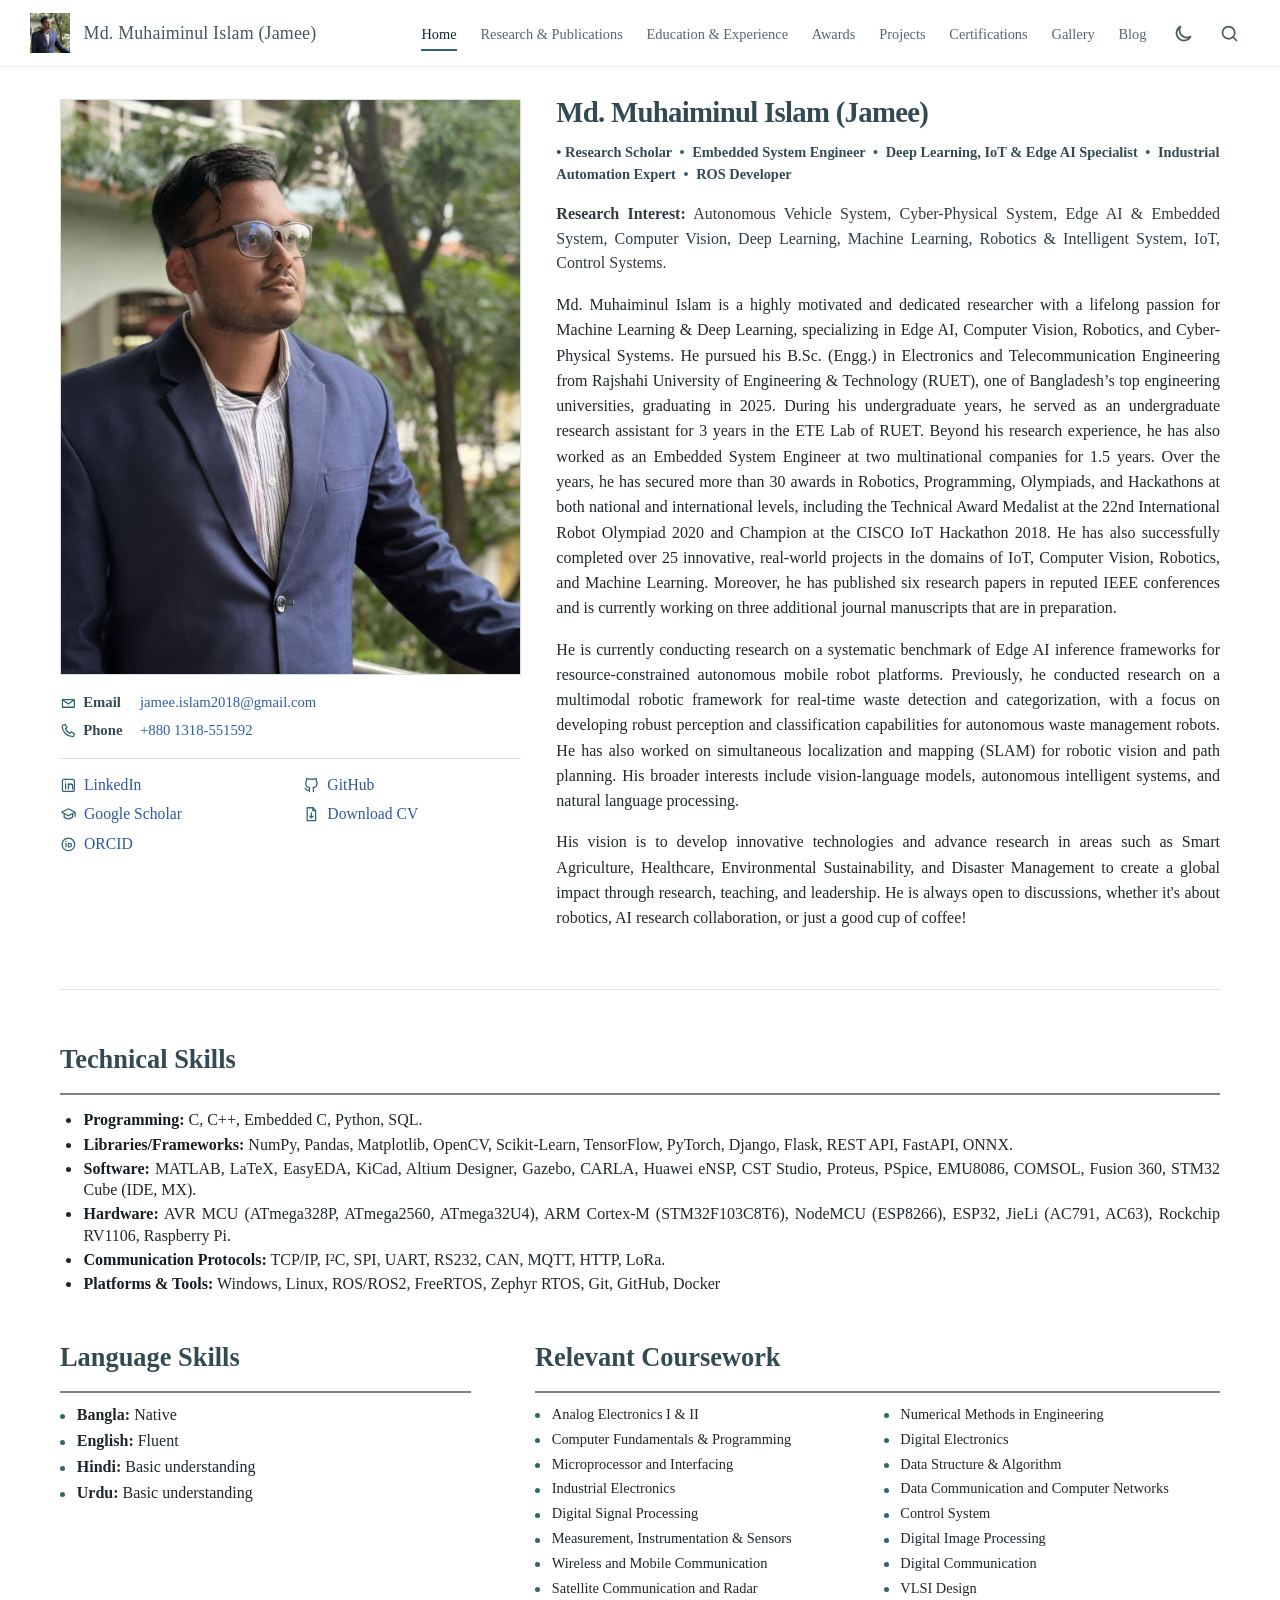
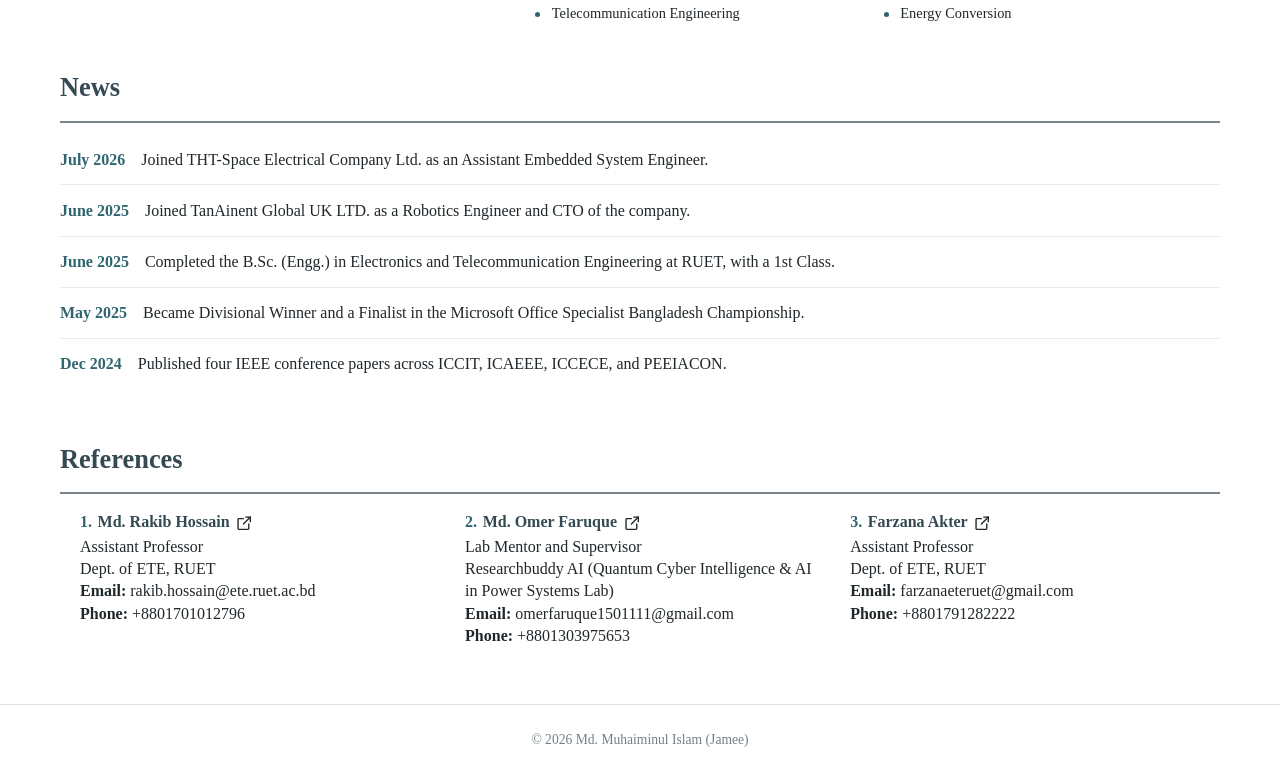
==== commit 489efeb8: "Fix JSON loading and prevent stale site content" ====
--- a/index.html
+++ b/index.html
@@ -3,9 +3,12 @@
 <head>
   <meta charset="utf-8">
   <meta name="viewport" content="width=device-width, initial-scale=1">
+  <meta http-equiv="Cache-Control" content="no-cache, no-store, must-revalidate">
+  <meta http-equiv="Pragma" content="no-cache">
+  <meta http-equiv="Expires" content="0">
   <title>Md. Muhaiminul Islam (Jamee) | Researcher & Embedded Systems Engineer</title>
   <meta name="description" content="Academic portfolio of Md. Muhaiminul Islam (Jamee): embedded systems, robotics, artificial intelligence, SLAM, computer vision, IoT, research, and publications.">
-  <link rel="stylesheet" href="assets/css/site.css?v=20260908-references-line">
+  <link rel="stylesheet" href="assets/css/site.css?v=20260915-content-refresh">
 </head>
 <body>
   <a class="skip-link" href="#main-content">Skip to main content</a>
@@ -154,7 +157,7 @@
       <ul class="search-results" data-search-results aria-live="polite"><li class="search-hint">Start typing to search the portfolio.</li></ul>
     </div>
   </div>
-  <script src="assets/js/content.js"></script>
-  <script src="assets/js/site.js"></script>
+  <script src="assets/js/content.js?v=20260915-content-refresh"></script>
+  <script src="assets/js/site.js?v=20260915-content-refresh"></script>
 </body>
 </html>
--- a/assets/css/site.css
+++ b/assets/css/site.css
@@ -444,7 +444,7 @@
   display: grid;
   padding: 3.4rem 0;
   border-top: 1px solid var(--line);
-  grid-template-columns: repeat(2, minmax(0, 1fr));
+  grid-template-columns: minmax(240px, 0.75fr) minmax(0, 1.25fr);
   gap: 2.8rem 4rem;
 }
 
@@ -532,7 +532,17 @@
 .coursework-list {
   display: grid;
   grid-template-columns: repeat(2, minmax(0, 1fr));
-  column-gap: 1.5rem;
+  column-gap: 0.75rem;
+}
+
+.coursework-list li {
+  font-size: clamp(0.75rem, 1.2vw, 0.9rem);
+  line-height: 1.45;
+  text-align: left;
+  text-justify: auto;
+  white-space: nowrap;
+  overflow-wrap: normal;
+  hyphens: none;
 }
 
 .plain-list li::before {
@@ -1794,6 +1804,12 @@
   }
 }
 
+@media (max-width: 1000px) {
+  .quick-grid {
+    grid-template-columns: 1fr;
+  }
+}
+
 @media (max-width: 860px) {
   .home-intro {
     padding-top: 1.4rem;
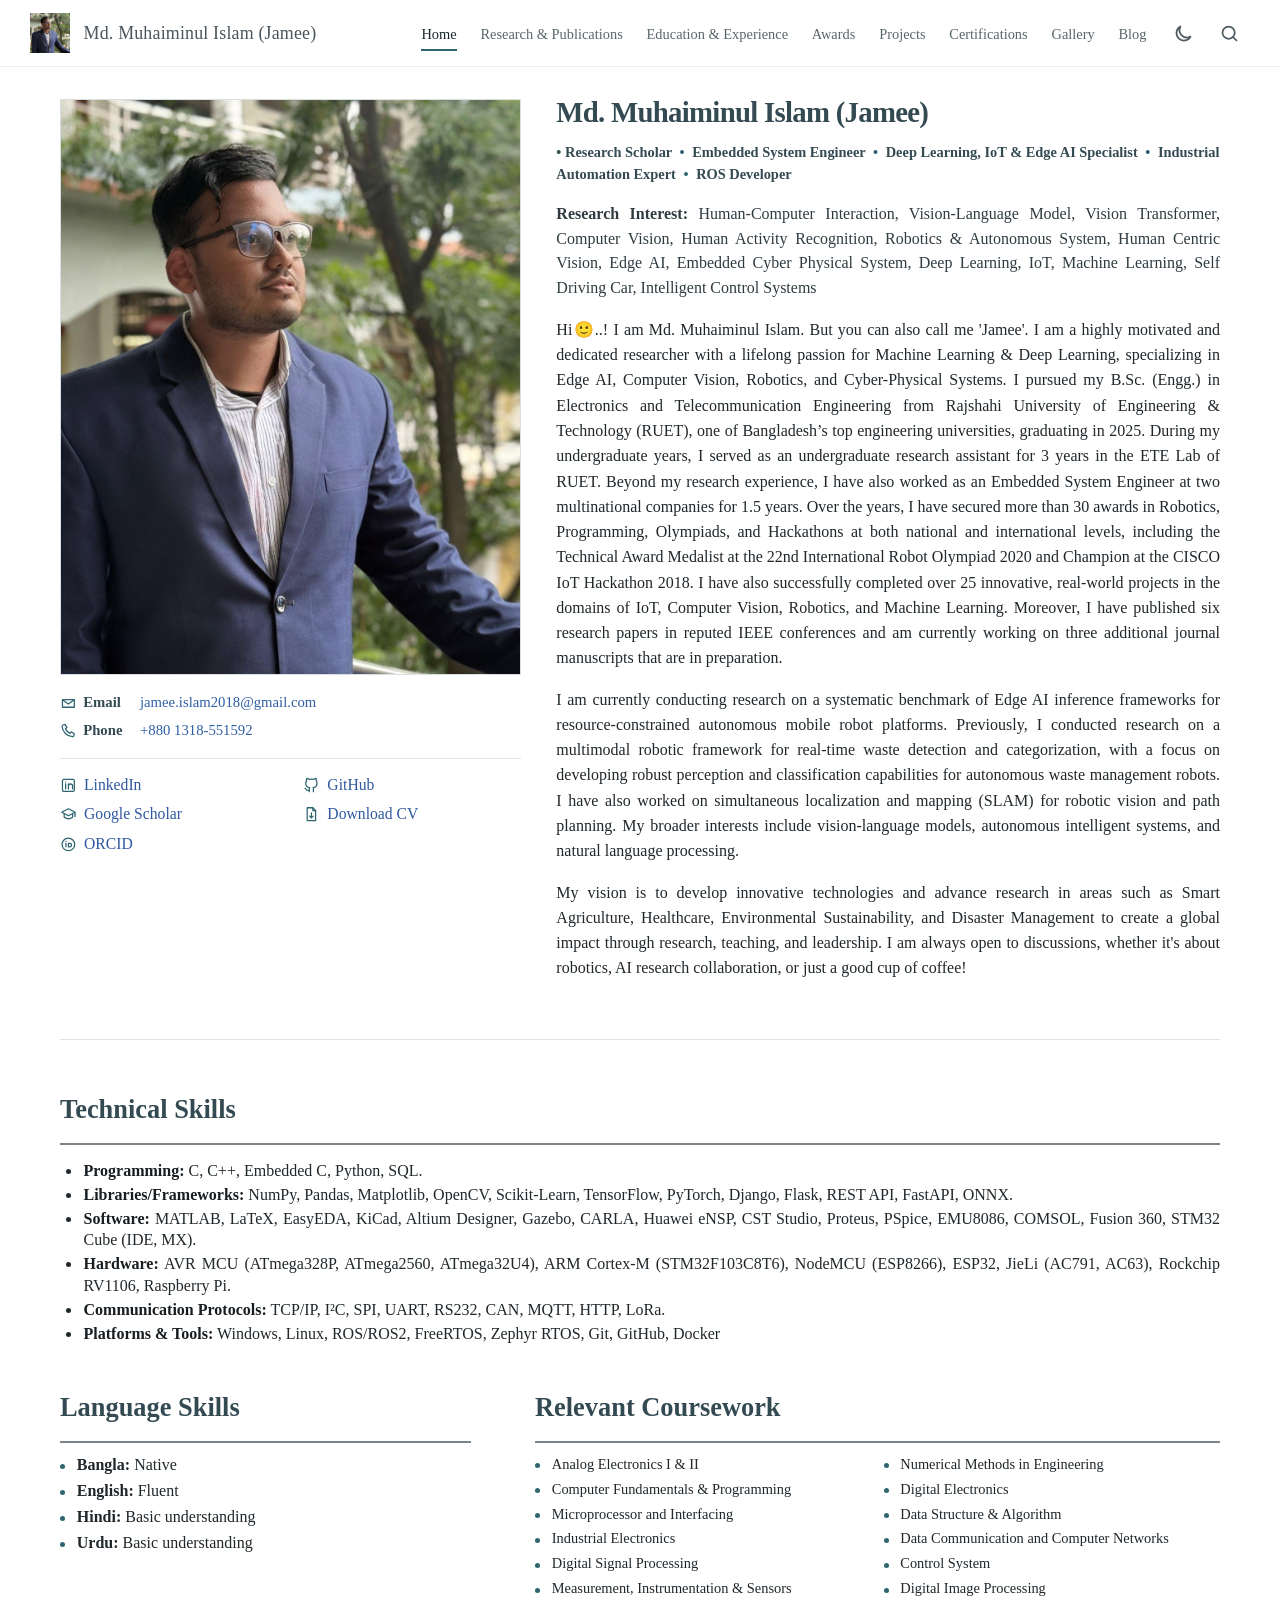
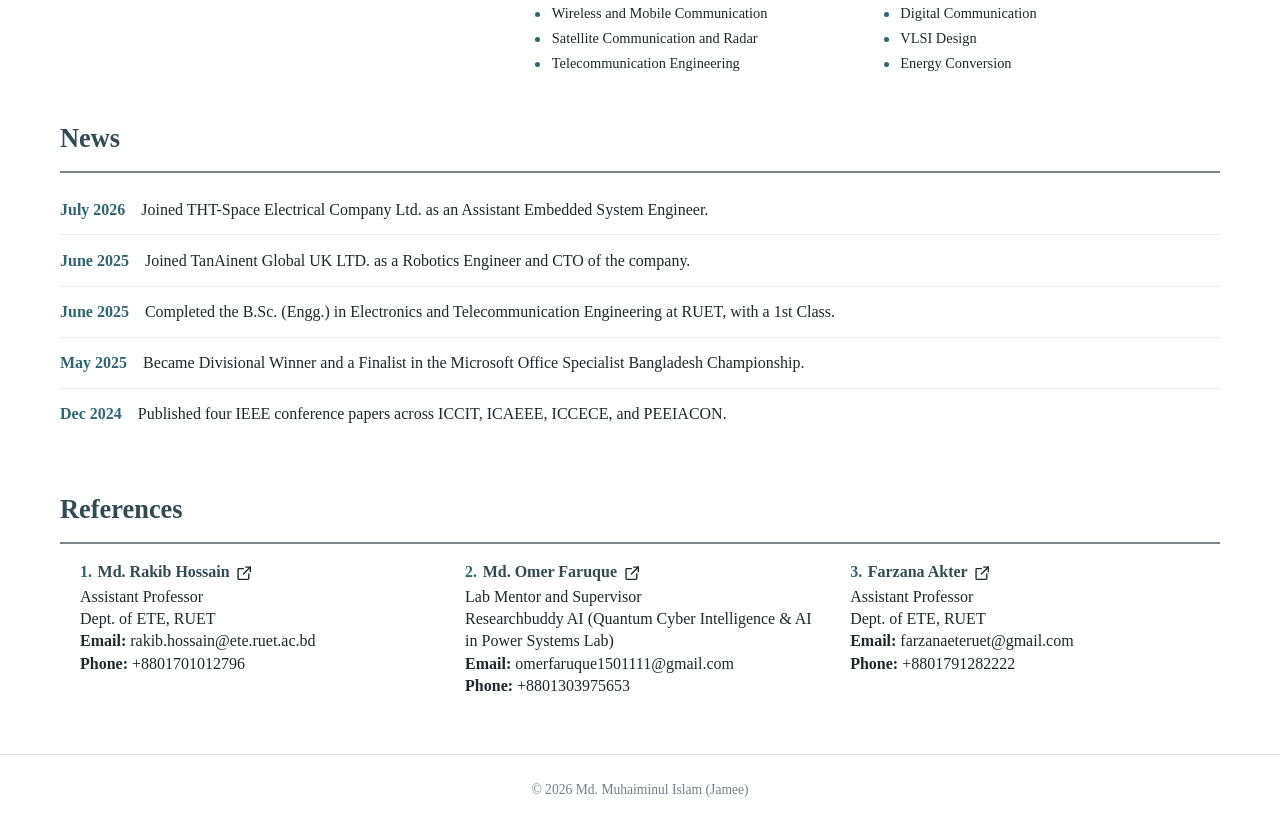
==== commit 5e3f95af: "Comment out phone contact in index.html Comment out the phone contact information in the profile." ====
--- a/index.html
+++ b/index.html
@@ -8,14 +8,15 @@
   <meta http-equiv="Expires" content="0">
   <title>Md. Muhaiminul Islam (Jamee) | Researcher & Embedded Systems Engineer</title>
   <meta name="description" content="Academic portfolio of Md. Muhaiminul Islam (Jamee): embedded systems, robotics, artificial intelligence, SLAM, computer vision, IoT, research, and publications.">
-  <link rel="stylesheet" href="assets/css/site.css?v=20260915-content-refresh">
+  <meta name="google-site-verification" content="Dn5EXmdxxmrBaPdvSaRt5lncbcIIiBwLuBX4A6yFqiU" />
+  <link rel="stylesheet" href="assets/css/site.css?v=20260916-image-stability">
 </head>
 <body>
   <a class="skip-link" href="#main-content">Skip to main content</a>
   <header class="site-header">
     <div class="header-inner">
       <a class="brand" href="index.html" aria-label="Md. Muhaiminul Islam (Jamee), home">
-        <span class="brand-photo"><span>MIJ</span><img src="images/avatar.jpg" alt=""></span>
+        <span class="brand-photo"><span>MIJ</span><img loading="lazy" decoding="async" src="images/avatar.jpg?v=20260916-image-stability" alt=""></span>
         <span>Md. Muhaiminul Islam (Jamee)</span>
       </a>
       <div class="nav-shell">
@@ -43,12 +44,12 @@
     <div class="home-wrap">
       <section class="home-intro" aria-labelledby="home-title">
         <div class="profile-panel">
-          <div class="media-frame profile-image" data-placeholder="Add your portrait as images/profile.png">
-            <img src="images/profile.png" alt="Portrait of Md. Muhaiminul Islam (Jamee)">
+          <div class="media-frame profile-image" data-placeholder="Portrait of Md. Muhaiminul Islam (Jamee)">
+            <img loading="eager" fetchpriority="high" decoding="async" src="images/profile.png?v=20260916-image-stability" alt="Portrait of Md. Muhaiminul Islam (Jamee)">
           </div>
           <ul class="profile-contact" aria-label="Contact details">
             <li><strong>Email</strong><a href="mailto:jamee.islam2018@gmail.com">jamee.islam2018@gmail.com</a></li>
-            <li><strong>Phone</strong><a href="tel:+8801318551592">+880 1318-551592</a></li>
+            <!-- <li><strong>Phone</strong><a href="tel:+8801318551592">+880 1318-551592</a></li> -->
           </ul>
           <div class="social-links" aria-label="Academic and professional profiles">
             <div class="social-column">
@@ -157,7 +158,7 @@
       <ul class="search-results" data-search-results aria-live="polite"><li class="search-hint">Start typing to search the portfolio.</li></ul>
     </div>
   </div>
-  <script src="assets/js/content.js?v=20260915-content-refresh"></script>
-  <script src="assets/js/site.js?v=20260915-content-refresh"></script>
+  <script src="assets/js/content.js?v=20260916-image-stability"></script>
+  <script src="assets/js/site.js?v=20260916-image-stability"></script>
 </body>
 </html>
--- a/assets/css/site.css
+++ b/assets/css/site.css
@@ -307,6 +307,10 @@
   letter-spacing: 0.03em;
 }
 
+.media-frame.has-image::before {
+  visibility: hidden;
+}
+
 .media-frame img {
   position: absolute;
   inset: 0;
@@ -849,13 +853,19 @@
   display: grid;
   padding: 1.05rem 0;
   border-bottom: 1px solid #e9edef;
-  grid-template-columns: 190px 100px minmax(0, 1fr);
+  grid-template-columns: 220px 100px minmax(0, 1fr);
   gap: 1.25rem;
 }
 
 .award-media {
   min-height: 0;
   aspect-ratio: 4 / 3;
+  background: #fff;
+}
+
+.award-media img {
+  object-fit: contain;
+  image-rendering: auto;
 }
 
 .award-year {
@@ -1002,18 +1012,18 @@
 }
 
 .project-card p {
-  margin: 0 0 1rem;
+  margin: 0 0 0.4rem;
   color: #4d5a60;
 }
 
 .project-skills-title {
-  margin-top: auto;
+  margin-top: 0;
   color: var(--heading);
   font-family: var(--font-heading);
 }
 
 .project-skill-list {
-  margin: 0.35rem 0 0;
+  margin: 0.25rem 0 0;
   padding-left: 1.2rem;
 }
 
@@ -1024,7 +1034,7 @@
 
 .project-card .tag-list {
   display: block;
-  margin-top: auto;
+  margin-top: 0;
   padding-left: 1.2rem;
   list-style: disc;
 }
@@ -1079,6 +1089,19 @@
   margin: 0;
   color: var(--muted);
   font-size: 0.9rem;
+}
+
+.gallery-caption p {
+  font-weight: 700;
+}
+
+.gallery-caption h2 {
+  display: none;
+}
+
+.gallery-caption strong {
+  color: inherit;
+  font-size: inherit;
 }
 
 .learning-status {
@@ -1334,6 +1357,7 @@
   background: var(--blog-surface);
   font-family: var(--font-heading);
   font-size: 2rem;
+  text-decoration: none;
 }
 
 .blog-entry h2 {
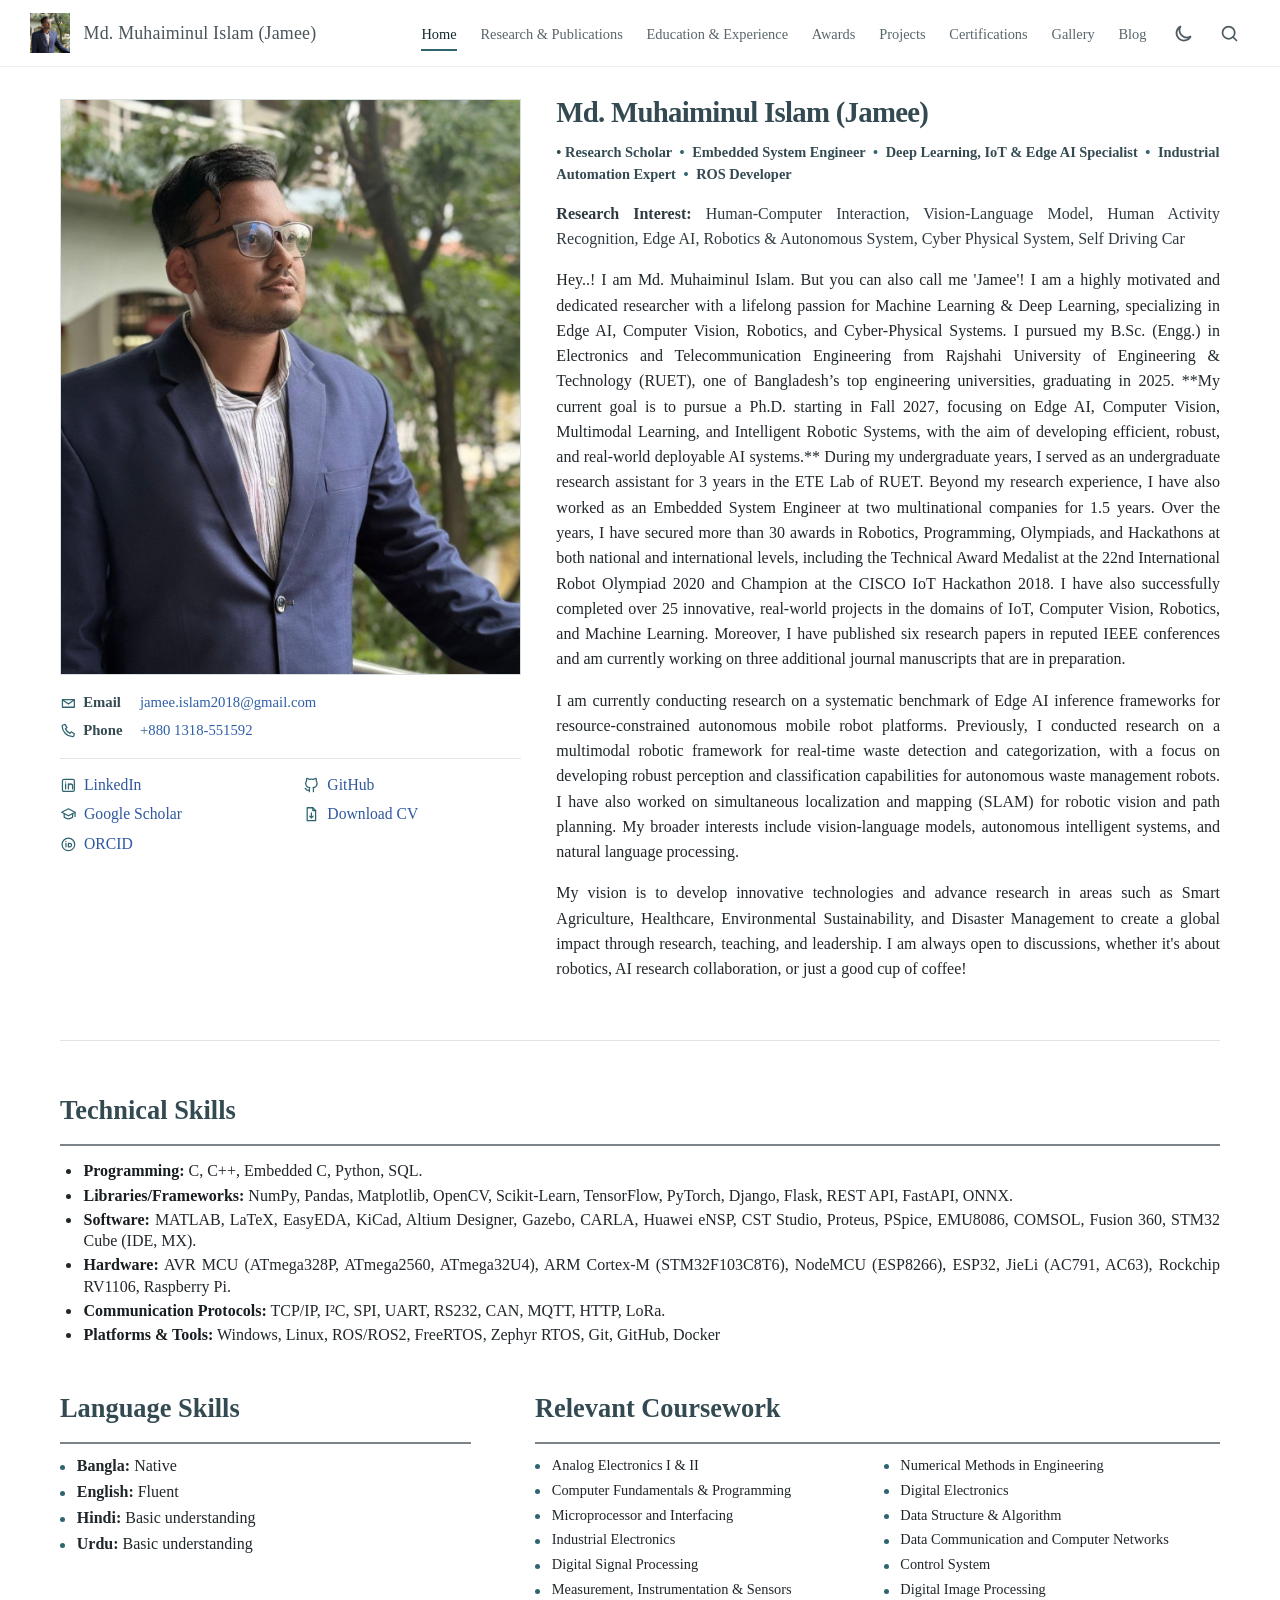
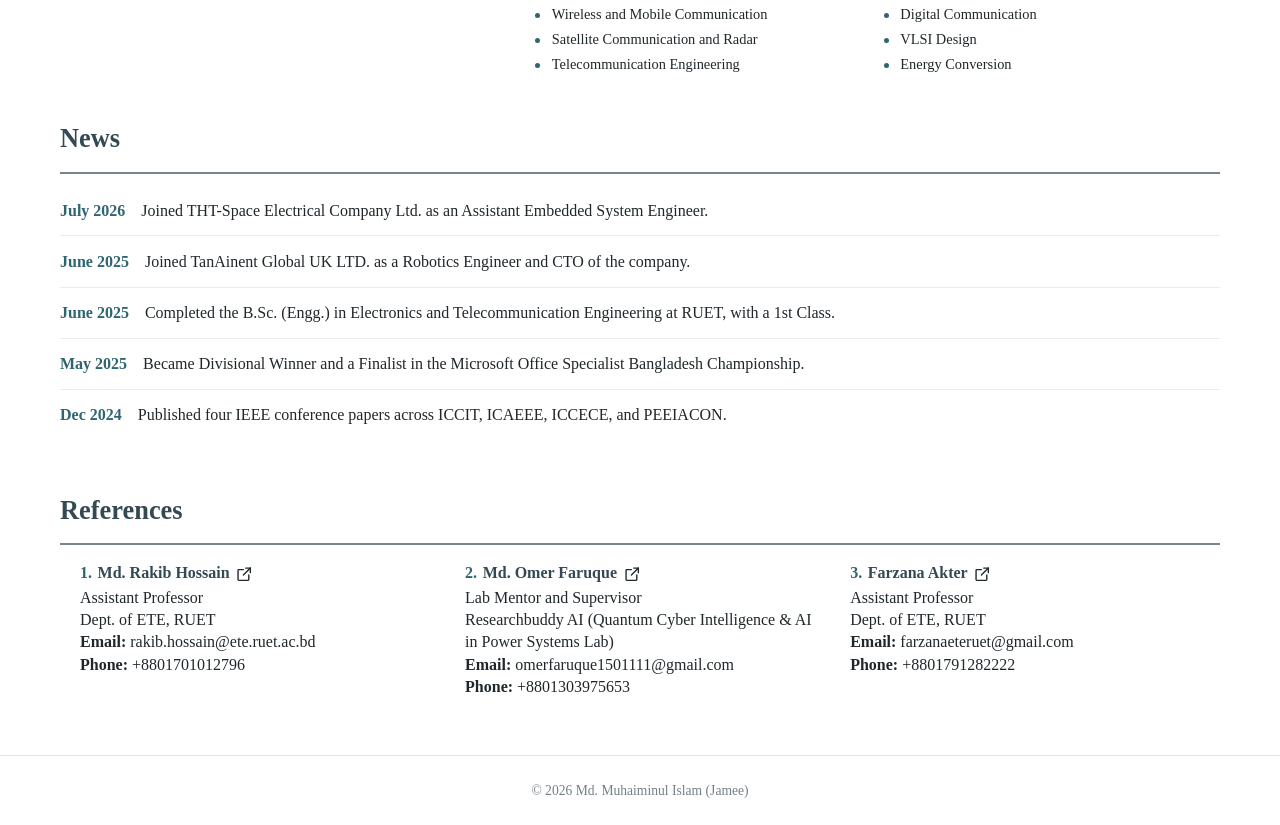
==== commit 34a62dee: "Remove commented phone number from profile Removed commented-out phone contact information." ====
--- a/index.html
+++ b/index.html
@@ -49,7 +49,6 @@
           </div>
           <ul class="profile-contact" aria-label="Contact details">
             <li><strong>Email</strong><a href="mailto:jamee.islam2018@gmail.com">jamee.islam2018@gmail.com</a></li>
-            <!-- <li><strong>Phone</strong><a href="tel:+8801318551592">+880 1318-551592</a></li> -->
           </ul>
           <div class="social-links" aria-label="Academic and professional profiles">
             <div class="social-column">
